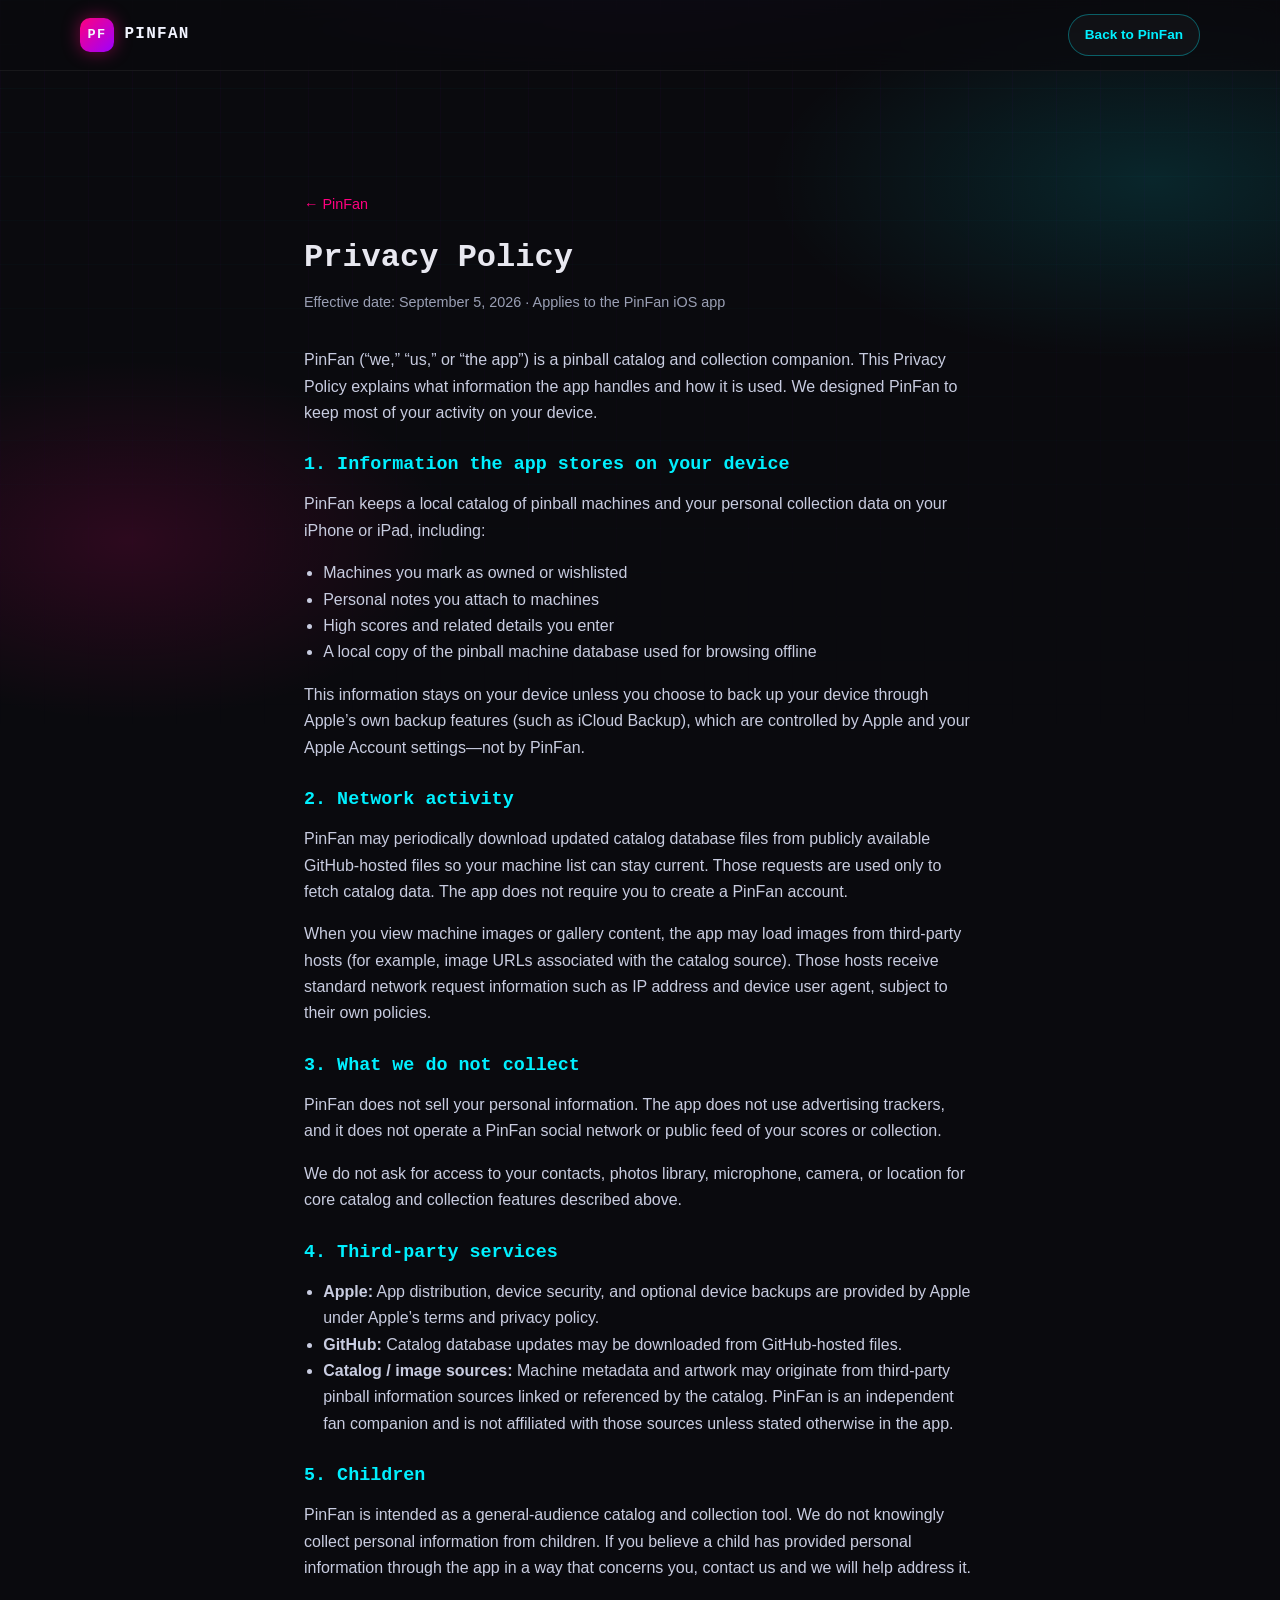
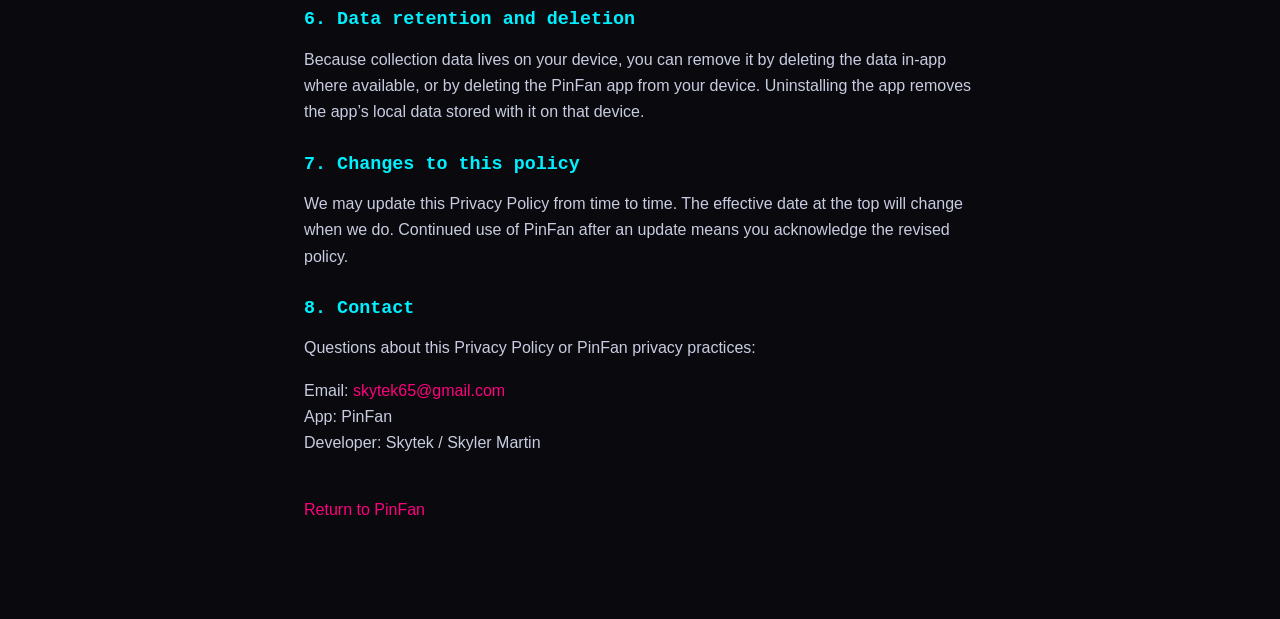
==== docs/privacy.html @ 9e7ecd65 "Add PinFan privacy policy page and link it from the marketing site. Publishes docs/privacy.html for " ====
<!DOCTYPE html>
<html lang="en">
<head>
  <meta charset="utf-8" />
  <meta name="viewport" content="width=device-width, initial-scale=1" />
  <title>Privacy Policy — PinFan</title>
  <meta name="description" content="Privacy Policy for the PinFan iOS app." />
  <meta name="theme-color" content="#0A0A0E" />
  <link rel="stylesheet" href="styles.css" />
  <style>
    .legal { max-width: 720px; margin: 0 auto; padding: 120px 24px 80px; color: #e8e8f0; }
    .legal h1 { font-size: 2rem; margin: 0 0 8px; }
    .legal .meta { color: #9aa0b5; font-size: 0.9rem; margin-bottom: 32px; }
    .legal h2 { font-size: 1.15rem; margin: 28px 0 10px; color: #00F0FF; }
    .legal p, .legal li { line-height: 1.65; color: #c8cce0; }
    .legal ul { padding-left: 1.2rem; }
    .legal a { color: #FF007F; }
    .back { display: inline-block; margin-bottom: 24px; color: #00F0FF; text-decoration: none; font-size: 0.9rem; }
  </style>
</head>
<body>
  <div class="grid-bg" aria-hidden="true"></div>
  <header class="nav">
    <div class="wrap nav-inner">
      <a class="logo" href="index.html" aria-label="PinFan home">
        <span class="logo-mark" aria-hidden="true">PF</span>
        <span class="logo-text">PinFan</span>
      </a>
      <a class="btn btn-ghost btn-nav" href="index.html">Back to PinFan</a>
    </div>
  </header>
  <main class="legal">
    <a class="back" href="index.html">← PinFan</a>
    <h1>Privacy Policy</h1>
    <p class="meta">Effective date: September 5, 2026 · Applies to the PinFan iOS app</p>

    <p>PinFan (“we,” “us,” or “the app”) is a pinball catalog and collection companion. This Privacy Policy explains what information the app handles and how it is used. We designed PinFan to keep most of your activity on your device.</p>

    <h2>1. Information the app stores on your device</h2>
    <p>PinFan keeps a local catalog of pinball machines and your personal collection data on your iPhone or iPad, including:</p>
    <ul>
      <li>Machines you mark as owned or wishlisted</li>
      <li>Personal notes you attach to machines</li>
      <li>High scores and related details you enter</li>
      <li>A local copy of the pinball machine database used for browsing offline</li>
    </ul>
    <p>This information stays on your device unless you choose to back up your device through Apple’s own backup features (such as iCloud Backup), which are controlled by Apple and your Apple Account settings—not by PinFan.</p>

    <h2>2. Network activity</h2>
    <p>PinFan may periodically download updated catalog database files from publicly available GitHub-hosted files so your machine list can stay current. Those requests are used only to fetch catalog data. The app does not require you to create a PinFan account.</p>
    <p>When you view machine images or gallery content, the app may load images from third-party hosts (for example, image URLs associated with the catalog source). Those hosts receive standard network request information such as IP address and device user agent, subject to their own policies.</p>

    <h2>3. What we do not collect</h2>
    <p>PinFan does not sell your personal information. The app does not use advertising trackers, and it does not operate a PinFan social network or public feed of your scores or collection.</p>
    <p>We do not ask for access to your contacts, photos library, microphone, camera, or location for core catalog and collection features described above.</p>

    <h2>4. Third-party services</h2>
    <ul>
      <li><strong>Apple:</strong> App distribution, device security, and optional device backups are provided by Apple under Apple’s terms and privacy policy.</li>
      <li><strong>GitHub:</strong> Catalog database updates may be downloaded from GitHub-hosted files.</li>
      <li><strong>Catalog / image sources:</strong> Machine metadata and artwork may originate from third-party pinball information sources linked or referenced by the catalog. PinFan is an independent fan companion and is not affiliated with those sources unless stated otherwise in the app.</li>
    </ul>

    <h2>5. Children</h2>
    <p>PinFan is intended as a general-audience catalog and collection tool. We do not knowingly collect personal information from children. If you believe a child has provided personal information through the app in a way that concerns you, contact us and we will help address it.</p>

    <h2>6. Data retention and deletion</h2>
    <p>Because collection data lives on your device, you can remove it by deleting the data in-app where available, or by deleting the PinFan app from your device. Uninstalling the app removes the app’s local data stored with it on that device.</p>

    <h2>7. Changes to this policy</h2>
    <p>We may update this Privacy Policy from time to time. The effective date at the top will change when we do. Continued use of PinFan after an update means you acknowledge the revised policy.</p>

    <h2>8. Contact</h2>
    <p>Questions about this Privacy Policy or PinFan privacy practices:</p>
    <p>Email: <a href="mailto:skytek65@gmail.com">skytek65@gmail.com</a><br />
    App: PinFan<br />
    Developer: Skytek / Skyler Martin</p>

    <p style="margin-top:40px"><a href="index.html">Return to PinFan</a></p>
  </main>
</body>
</html>
---- docs/styles.css ----
/* PinFan — neon arcade marketing styles */
:root {
  --bg: #0A0A0E;
  --bg-elevated: #14141E;
  --card: #1A1A26;
  --pink: #FF007F;
  --cyan: #00F0FF;
  --purple: #9D00FF;
  --gold: #FFC700;
  --green: #39FF14;
  --text: #F2F4FF;
  --muted: #9AA0B8;
  --radius: 18px;
  --font-display: "SF Mono", ui-monospace, "Cascadia Code", "Segoe UI Mono", Menlo, Consolas, monospace;
  --font-body: "Inter", -apple-system, BlinkMacSystemFont, "Segoe UI", Roboto, Helvetica, Arial, sans-serif;
  --max: 1120px;
  --phone-w: 260px;
}

*, *::before, *::after { box-sizing: border-box; }

html { scroll-behavior: smooth; }

body {
  margin: 0;
  font-family: var(--font-body);
  color: var(--text);
  background: var(--bg);
  line-height: 1.6;
  -webkit-font-smoothing: antialiased;
  overflow-x: hidden;
}

img { max-width: 100%; display: block; height: auto; }
a { color: var(--cyan); text-decoration: none; }
a:hover { color: var(--pink); }

.grid-bg {
  position: fixed;
  inset: 0;
  z-index: -2;
  background:
    radial-gradient(ellipse 80% 50% at 50% -20%, rgba(157, 0, 255, 0.22), transparent 55%),
    radial-gradient(ellipse 60% 40% at 90% 20%, rgba(0, 240, 255, 0.12), transparent 50%),
    radial-gradient(ellipse 50% 40% at 10% 60%, rgba(255, 0, 127, 0.14), transparent 50%),
    var(--bg);
}

.grid-bg::after {
  content: "";
  position: absolute;
  inset: 0;
  background-image:
    linear-gradient(rgba(0, 240, 255, 0.04) 1px, transparent 1px),
    linear-gradient(90deg, rgba(157, 0, 255, 0.05) 1px, transparent 1px);
  background-size: 44px 44px;
  mask-image: linear-gradient(to bottom, rgba(0,0,0,0.7), transparent 85%);
  pointer-events: none;
}

.wrap {
  width: min(100% - 2rem, var(--max));
  margin-inline: auto;
}

/* Nav */
.nav {
  position: sticky;
  top: 0;
  z-index: 50;
  backdrop-filter: blur(14px);
  -webkit-backdrop-filter: blur(14px);
  background: rgba(10, 10, 14, 0.72);
  border-bottom: 1px solid rgba(255, 255, 255, 0.06);
}

.nav-inner {
  display: flex;
  align-items: center;
  justify-content: space-between;
  padding: 0.9rem 0;
  gap: 1rem;
}

.logo {
  display: inline-flex;
  align-items: center;
  gap: 0.65rem;
  color: var(--text);
  font-family: var(--font-display);
  font-weight: 700;
  letter-spacing: 0.08em;
  text-transform: uppercase;
}

.logo:hover { color: var(--text); }

.logo-mark {
  width: 34px;
  height: 34px;
  border-radius: 10px;
  background: linear-gradient(135deg, var(--pink), var(--purple));
  box-shadow: 0 0 18px rgba(255, 0, 127, 0.45);
  display: grid;
  place-items: center;
  font-size: 0.85rem;
}

.nav-links {
  display: flex;
  align-items: center;
  gap: 1.25rem;
  list-style: none;
  margin: 0;
  padding: 0;
}

.nav-links a {
  color: var(--muted);
  font-size: 0.92rem;
  font-weight: 500;
}

.nav-links a:hover { color: var(--text); }

.btn {
  display: inline-flex;
  align-items: center;
  justify-content: center;
  gap: 0.45rem;
  padding: 0.75rem 1.2rem;
  border-radius: 999px;
  font-weight: 650;
  font-size: 0.92rem;
  border: 1px solid transparent;
  transition: transform 0.15s ease, box-shadow 0.15s ease, background 0.15s ease, border-color 0.15s ease;
  cursor: pointer;
}

.btn:hover { transform: translateY(-1px); }

.btn-primary {
  background: linear-gradient(135deg, var(--pink), #c400ff);
  color: white;
  box-shadow: 0 0 24px rgba(255, 0, 127, 0.35);
}

.btn-primary:hover { color: white; box-shadow: 0 0 32px rgba(255, 0, 127, 0.5); }

.btn-ghost {
  background: rgba(255,255,255,0.03);
  border-color: rgba(0, 240, 255, 0.35);
  color: var(--cyan);
}

.btn-ghost:hover { color: var(--cyan); border-color: var(--cyan); }

.btn-nav { padding: 0.55rem 1rem; font-size: 0.85rem; }

/* Hero */
.hero {
  padding: 4.5rem 0 3.5rem;
  position: relative;
}

.hero-grid {
  display: grid;
  grid-template-columns: 1.05fr 0.95fr;
  gap: 2.5rem;
  align-items: center;
}

.eyebrow {
  display: inline-flex;
  align-items: center;
  gap: 0.5rem;
  font-family: var(--font-display);
  font-size: 0.78rem;
  letter-spacing: 0.14em;
  text-transform: uppercase;
  color: var(--cyan);
  margin-bottom: 1rem;
}

.eyebrow::before {
  content: "";
  width: 8px;
  height: 8px;
  border-radius: 50%;
  background: var(--green);
  box-shadow: 0 0 12px var(--green);
  animation: pulse 1.8s ease-in-out infinite;
}

@keyframes pulse {
  0%, 100% { opacity: 1; }
  50% { opacity: 0.45; }
}

h1, h2, h3 {
  font-family: var(--font-display);
  line-height: 1.15;
  margin: 0 0 0.85rem;
}

.hero h1 {
  font-size: clamp(2.4rem, 5vw, 3.6rem);
  letter-spacing: 0.02em;
  text-transform: uppercase;
}

.hero h1 .glow {
  background: linear-gradient(90deg, var(--pink), var(--cyan), var(--gold));
  -webkit-background-clip: text;
  background-clip: text;
  color: transparent;
  filter: drop-shadow(0 0 18px rgba(255, 0, 127, 0.35));
}

.lead {
  font-size: 1.12rem;
  color: var(--muted);
  max-width: 36rem;
  margin: 0 0 1.75rem;
}

.hero-cta {
  display: flex;
  flex-wrap: wrap;
  gap: 0.85rem;
  margin-bottom: 1.75rem;
}

.proof-row {
  display: flex;
  flex-wrap: wrap;
  gap: 0.75rem 1.5rem;
}

.proof {
  display: flex;
  flex-direction: column;
  gap: 0.15rem;
  min-width: 4.5rem;
}

.proof-n {
  font-family: var(--font-display);
  font-size: 1.35rem;
  color: var(--text);
  letter-spacing: 0.04em;
}

.proof-l {
  font-size: 0.75rem;
  text-transform: uppercase;
  letter-spacing: 0.1em;
  color: var(--muted);
}

/* Phone frames with real screenshots */
.phone {
  margin: 0;
  position: relative;
}

.phone-bezel {
  width: var(--phone-w);
  border-radius: 32px;
  padding: 10px;
  background: linear-gradient(160deg, rgba(255,0,127,0.55), rgba(0,240,255,0.35), rgba(157,0,255,0.5));
  box-shadow:
    0 0 0 1px rgba(255,255,255,0.08),
    0 28px 70px rgba(0,0,0,0.55),
    0 0 50px rgba(255, 0, 127, 0.16);
}

.phone-bezel img {
  width: 100%;
  border-radius: 24px;
  display: block;
  background: #0d0d14;
}

.phone figcaption {
  text-align: center;
  margin-top: 0.85rem;
  font-family: var(--font-display);
  font-size: 0.72rem;
  letter-spacing: 0.14em;
  text-transform: uppercase;
  color: var(--muted);
}

.hero-phones {
  position: relative;
  height: 520px;
  display: flex;
  align-items: center;
  justify-content: center;
}

.hero-phones .phone-back {
  position: absolute;
  transform: translate(-18%, 4%) rotate(-7deg) scale(0.88);
  z-index: 1;
  opacity: 0.9;
}

.hero-phones .phone-front {
  position: relative;
  z-index: 2;
  transform: translate(12%, 0) rotate(3deg);
}

.hero-phones .phone-back .phone-bezel {
  background: linear-gradient(160deg, rgba(0,240,255,0.45), rgba(157,0,255,0.4), rgba(255,0,127,0.35));
  box-shadow:
    0 0 0 1px rgba(255,255,255,0.06),
    0 20px 50px rgba(0,0,0,0.45);
}

.phone-solo {
  display: flex;
  flex-direction: column;
  align-items: center;
}

.phone-solo .phone-bezel {
  width: min(var(--phone-w), 100%);
}

/* Sections */
section { padding: 4rem 0; }

.section-head {
  text-align: center;
  max-width: 40rem;
  margin: 0 auto 2.75rem;
}

.section-head .tag {
  display: inline-block;
  font-family: var(--font-display);
  font-size: 0.72rem;
  letter-spacing: 0.14em;
  text-transform: uppercase;
  color: var(--purple);
  margin-bottom: 0.75rem;
}

.section-head h2 {
  font-size: clamp(1.7rem, 3.5vw, 2.35rem);
  text-transform: uppercase;
  letter-spacing: 0.04em;
}

.section-head p { color: var(--muted); margin: 0; }

/* Benefit grid */
.benefit-grid {
  display: grid;
  grid-template-columns: repeat(4, 1fr);
  gap: 1rem;
}

.benefit {
  background: linear-gradient(180deg, rgba(26,26,38,0.95), rgba(20,20,30,0.92));
  border: 1px solid rgba(255,255,255,0.06);
  border-radius: var(--radius);
  padding: 1.35rem 1.2rem 1.4rem;
  position: relative;
  overflow: hidden;
  box-shadow: 0 12px 40px rgba(0,0,0,0.28);
  transition: border-color 0.2s ease, transform 0.2s ease;
}

.benefit:hover {
  transform: translateY(-3px);
  border-color: rgba(0, 240, 255, 0.3);
}

.benefit-icon {
  width: 42px;
  height: 42px;
  border-radius: 12px;
  display: grid;
  place-items: center;
  font-size: 1.15rem;
  margin-bottom: 1rem;
  background: rgba(255,255,255,0.04);
  border: 1px solid rgba(255,255,255,0.08);
}

.benefit h3 {
  font-size: 1rem;
  text-transform: uppercase;
  letter-spacing: 0.06em;
  margin-bottom: 0.45rem;
}

.benefit p {
  margin: 0;
  color: var(--muted);
  font-size: 0.92rem;
}

.benefit.pink .benefit-icon { color: var(--pink); box-shadow: 0 0 20px rgba(255,0,127,0.2); }
.benefit.cyan .benefit-icon { color: var(--cyan); box-shadow: 0 0 20px rgba(0,240,255,0.2); }
.benefit.gold .benefit-icon { color: var(--gold); box-shadow: 0 0 20px rgba(255,199,0,0.2); }
.benefit.green .benefit-icon { color: var(--green); box-shadow: 0 0 20px rgba(57,255,20,0.2); }

/* Feature showcase rows */
.showcase { padding-top: 2rem; }

.feature-row {
  display: grid;
  grid-template-columns: 1fr auto;
  gap: 3rem;
  align-items: center;
  margin-bottom: 4.5rem;
}

.feature-row:last-child { margin-bottom: 0; }

.feature-row.reverse {
  grid-template-columns: auto 1fr;
}

.feature-row.reverse .feature-copy { order: 2; }
.feature-row.reverse .phone { order: 1; }

.feature-label {
  display: inline-block;
  font-family: var(--font-display);
  font-size: 0.72rem;
  letter-spacing: 0.14em;
  text-transform: uppercase;
  margin-bottom: 0.75rem;
  padding: 0.3rem 0.65rem;
  border-radius: 999px;
  border: 1px solid currentColor;
}

.feature-label.home { color: var(--pink); }
.feature-label.explore { color: var(--cyan); }
.feature-label.arcade { color: var(--gold); }
.feature-label.details { color: var(--green); }

.feature-copy h3 {
  font-size: clamp(1.4rem, 2.5vw, 1.85rem);
  text-transform: uppercase;
  letter-spacing: 0.04em;
  margin-bottom: 0.75rem;
}

.feature-copy > p {
  color: var(--muted);
  margin: 0 0 1.1rem;
  max-width: 32rem;
  font-size: 1.02rem;
}

.feature-list {
  margin: 0;
  padding: 0;
  list-style: none;
  display: grid;
  gap: 0.45rem;
}

.feature-list li {
  font-size: 0.95rem;
  color: var(--text);
  display: flex;
  gap: 0.55rem;
  align-items: flex-start;
}

.feature-list li::before {
  content: "▸";
  color: var(--cyan);
  font-family: var(--font-display);
  flex-shrink: 0;
}

/* Callout / catalog */
.callout {
  border-radius: 24px;
  padding: 2.25rem;
  background:
    radial-gradient(circle at 10% 50%, rgba(255,0,127,0.18), transparent 40%),
    radial-gradient(circle at 90% 40%, rgba(0,240,255,0.14), transparent 40%),
    var(--card);
  border: 1px solid rgba(255,255,255,0.08);
  display: grid;
  grid-template-columns: 1.25fr 0.75fr;
  gap: 1.5rem;
  align-items: center;
}

.callout h2 {
  font-size: clamp(1.55rem, 3vw, 2.05rem);
  text-transform: uppercase;
}

.callout-stat {
  text-align: center;
}

.callout .big {
  font-family: var(--font-display);
  font-size: clamp(2.8rem, 6vw, 4rem);
  color: var(--green);
  text-shadow: 0 0 24px rgba(57, 255, 20, 0.35);
  line-height: 1;
  margin-bottom: 0.35rem;
}

.callout-stat strong {
  font-family: var(--font-display);
  letter-spacing: 0.08em;
  text-transform: uppercase;
  color: var(--text);
  display: block;
}

.callout p { color: var(--muted); margin: 0.4rem 0 0; }

.badge-row {
  display: flex;
  flex-wrap: wrap;
  gap: 0.55rem;
  margin-top: 1.15rem;
}

.badge {
  font-family: var(--font-display);
  font-size: 0.72rem;
  letter-spacing: 0.08em;
  text-transform: uppercase;
  padding: 0.4rem 0.7rem;
  border-radius: 999px;
  border: 1px solid rgba(255,255,255,0.1);
  background: rgba(0,0,0,0.25);
  color: var(--muted);
}

.badge.hot { color: var(--pink); border-color: rgba(255,0,127,0.4); }
.badge.cool { color: var(--cyan); border-color: rgba(0,240,255,0.4); }

/* Coming soon */
.soon {
  text-align: center;
  padding: 3.5rem 1.5rem;
  border-radius: 24px;
  background: rgba(20, 20, 30, 0.75);
  border: 1px dashed rgba(255, 199, 0, 0.35);
}

.soon h2 {
  text-transform: uppercase;
  letter-spacing: 0.08em;
  margin-bottom: 0.6rem;
}

.soon p { color: var(--muted); max-width: 34rem; margin: 0 auto 1.4rem; }

.store-pill {
  display: inline-flex;
  align-items: center;
  gap: 0.65rem;
  padding: 0.85rem 1.25rem;
  border-radius: 14px;
  background: #111118;
  border: 1px solid rgba(255,255,255,0.1);
  color: var(--text);
  font-weight: 650;
  text-align: left;
}

.store-icon {
  font-size: 1.5rem;
  line-height: 1;
}

.store-pill small {
  display: block;
  font-weight: 500;
  color: var(--gold);
  font-size: 0.72rem;
  letter-spacing: 0.08em;
  text-transform: uppercase;
}

/* Support placeholders */
.support-lite {
  padding-top: 1rem;
  padding-bottom: 2rem;
}

.support-grid {
  display: grid;
  grid-template-columns: 1fr 1fr;
  gap: 1.25rem;
}

.support-grid > div {
  background: rgba(26, 26, 38, 0.55);
  border: 1px solid rgba(255,255,255,0.06);
  border-radius: var(--radius);
  padding: 1.35rem 1.3rem;
}

.support-grid h3 {
  font-size: 0.95rem;
  text-transform: uppercase;
  letter-spacing: 0.08em;
  margin-bottom: 0.45rem;
  color: var(--text);
}

.support-grid p {
  margin: 0;
  color: var(--muted);
  font-size: 0.92rem;
}

/* Footer */
footer {
  border-top: 1px solid rgba(255,255,255,0.06);
  padding: 2.25rem 0 2.75rem;
  margin-top: 0.5rem;
}

.footer-inner {
  display: flex;
  flex-wrap: wrap;
  gap: 1rem;
  justify-content: space-between;
  align-items: center;
  color: var(--muted);
  font-size: 0.9rem;
}

.footer-brand {
  font-family: var(--font-display);
  letter-spacing: 0.1em;
  text-transform: uppercase;
  color: var(--text);
}

.footer-tag {
  font-size: 0.82rem;
  color: var(--muted);
  margin-top: 0.2rem;
}

.footer-links {
  display: flex;
  flex-wrap: wrap;
  gap: 0.55rem;
  align-items: center;
}

.footer-links a { color: var(--cyan); }

/* Responsive */
@media (max-width: 960px) {
  .hero-grid,
  .callout,
  .support-grid { grid-template-columns: 1fr; }

  .benefit-grid {
    grid-template-columns: 1fr 1fr;
  }

  .feature-row,
  .feature-row.reverse {
    grid-template-columns: 1fr;
    gap: 1.75rem;
    text-align: center;
  }

  .feature-row.reverse .feature-copy,
  .feature-row.reverse .phone { order: unset; }

  .feature-copy > p { margin-inline: auto; }
  .feature-list { display: inline-grid; text-align: left; }

  .hero-phones {
    height: auto;
    min-height: 420px;
    margin-top: 1rem;
  }

  .nav-links { display: none; }
}

@media (max-width: 600px) {
  .benefit-grid { grid-template-columns: 1fr; }
  .hero { padding-top: 3rem; }
  .hero-cta .btn { width: 100%; }

  :root { --phone-w: 220px; }

  .hero-phones {
    min-height: 380px;
  }

  .hero-phones .phone-back {
    transform: translate(-22%, 6%) rotate(-6deg) scale(0.82);
  }

  .hero-phones .phone-front {
    transform: translate(10%, 0) rotate(2deg);
  }

  .callout { padding: 1.5rem; }
}

@media (prefers-reduced-motion: reduce) {
  html { scroll-behavior: auto; }
  .eyebrow::before { animation: none; }
  .btn:hover, .benefit:hover { transform: none; }
}
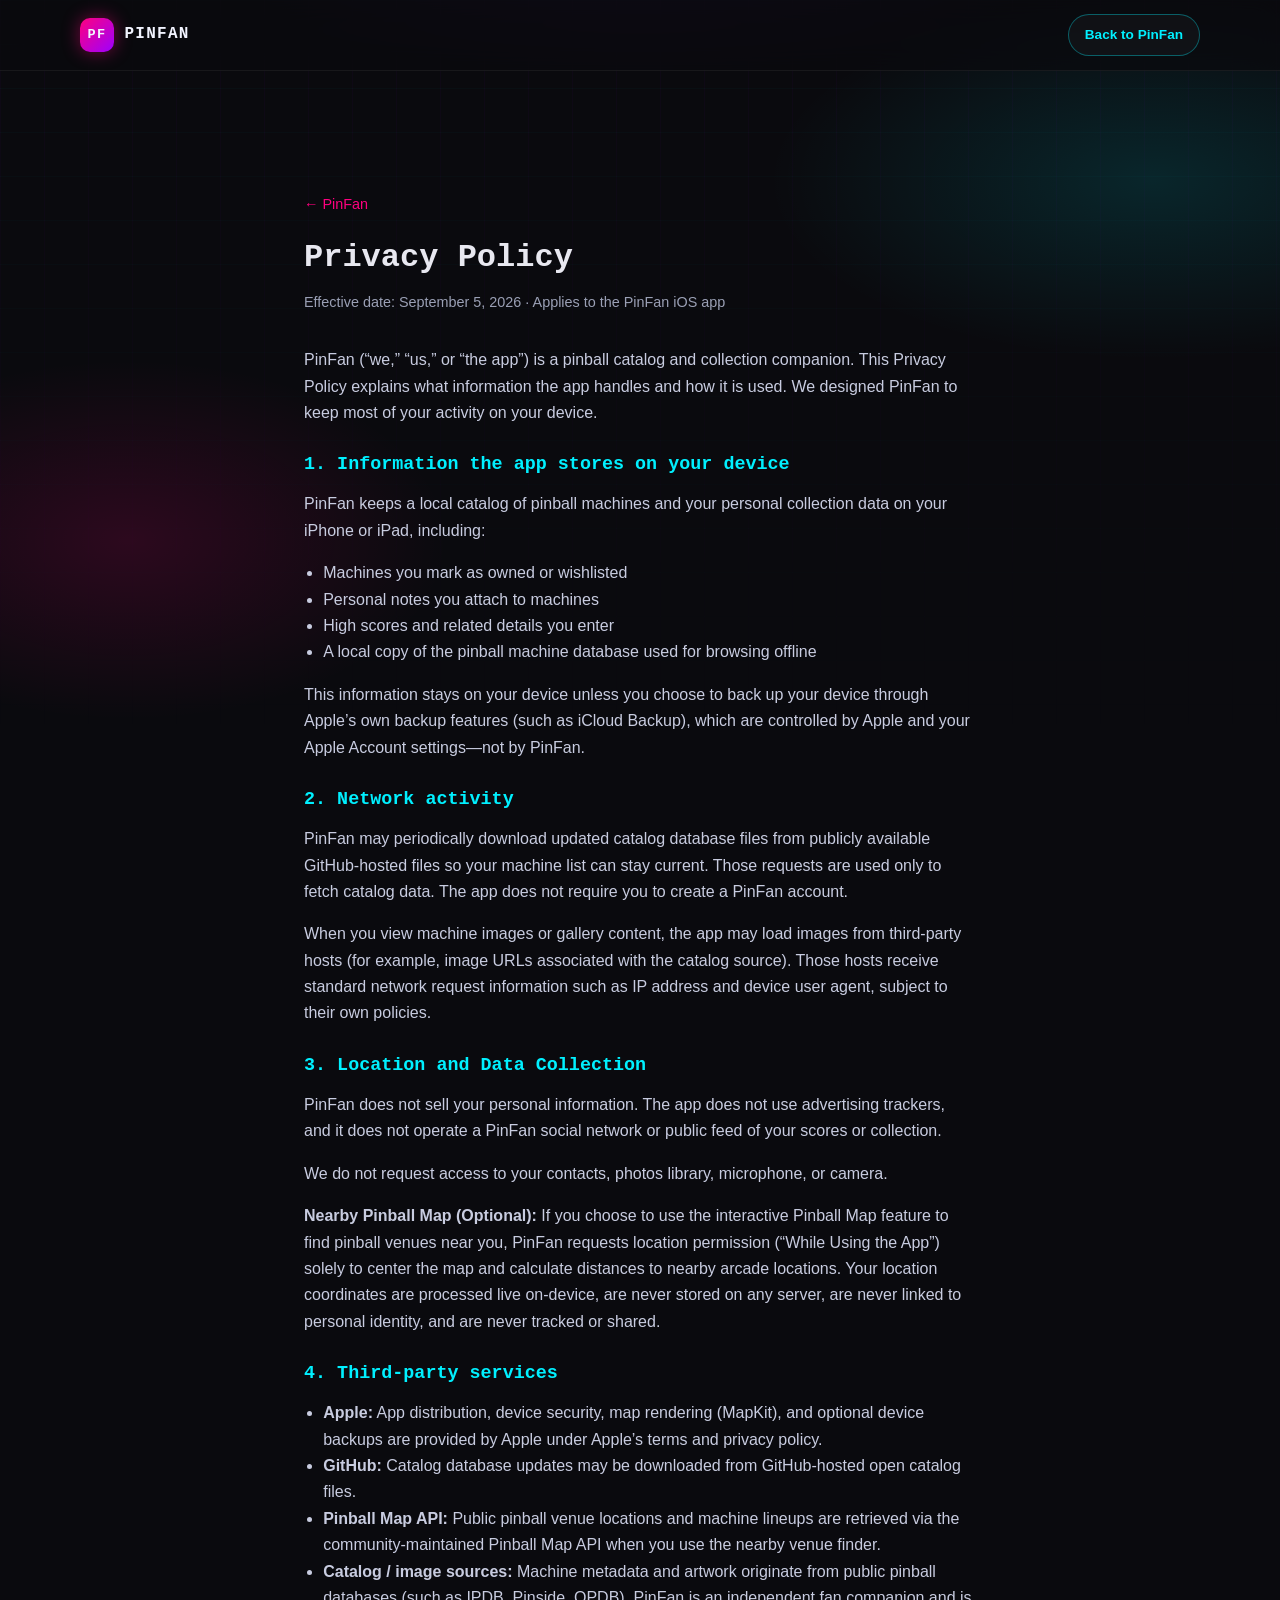
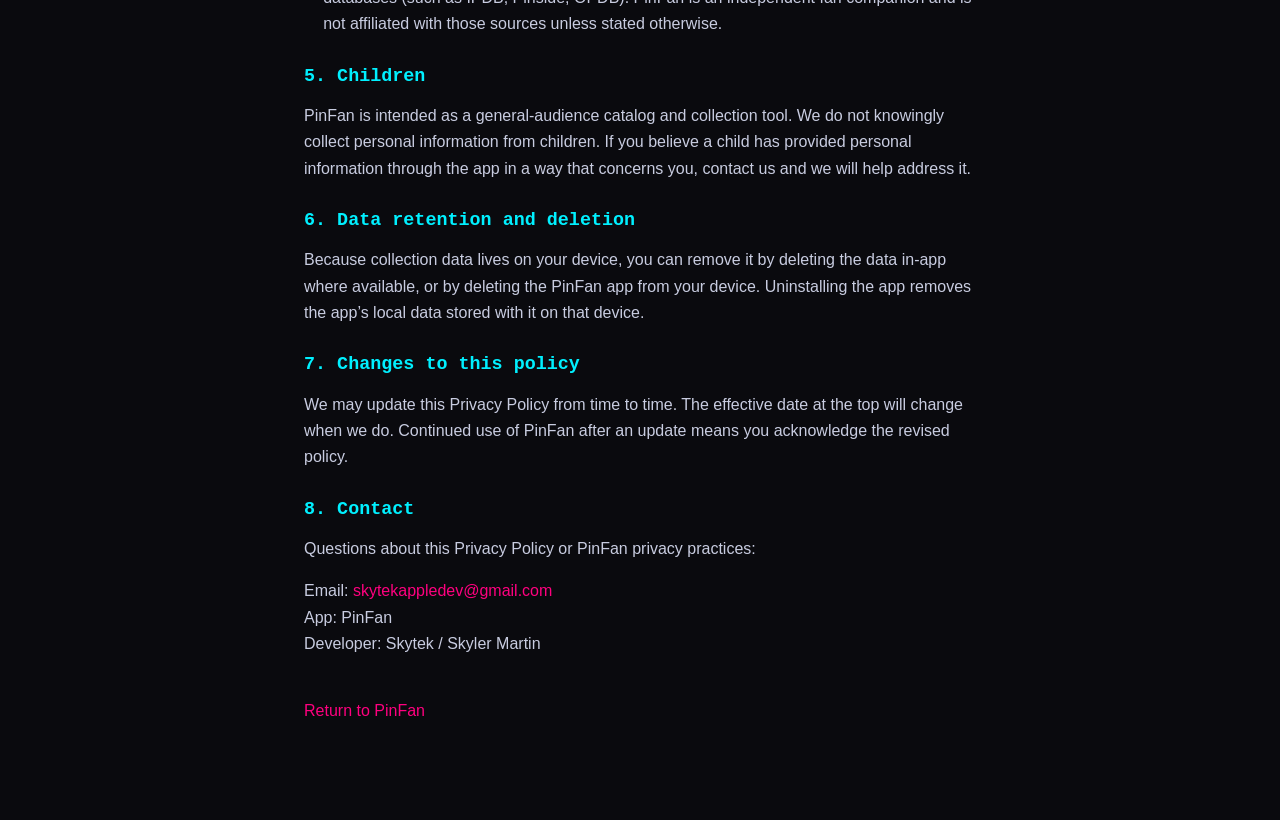
==== commit 27d11ff8: "Add files via upload" ====
--- a/docs/privacy.html
+++ b/docs/privacy.html
@@ -50,15 +50,17 @@
     <p>PinFan may periodically download updated catalog database files from publicly available GitHub-hosted files so your machine list can stay current. Those requests are used only to fetch catalog data. The app does not require you to create a PinFan account.</p>
     <p>When you view machine images or gallery content, the app may load images from third-party hosts (for example, image URLs associated with the catalog source). Those hosts receive standard network request information such as IP address and device user agent, subject to their own policies.</p>
 
-    <h2>3. What we do not collect</h2>
+    <h2>3. Location and Data Collection</h2>
     <p>PinFan does not sell your personal information. The app does not use advertising trackers, and it does not operate a PinFan social network or public feed of your scores or collection.</p>
-    <p>We do not ask for access to your contacts, photos library, microphone, camera, or location for core catalog and collection features described above.</p>
+    <p>We do not request access to your contacts, photos library, microphone, or camera.</p>
+    <p><strong>Nearby Pinball Map (Optional):</strong> If you choose to use the interactive Pinball Map feature to find pinball venues near you, PinFan requests location permission (“While Using the App”) solely to center the map and calculate distances to nearby arcade locations. Your location coordinates are processed live on-device, are never stored on any server, are never linked to personal identity, and are never tracked or shared.</p>
 
     <h2>4. Third-party services</h2>
     <ul>
-      <li><strong>Apple:</strong> App distribution, device security, and optional device backups are provided by Apple under Apple’s terms and privacy policy.</li>
-      <li><strong>GitHub:</strong> Catalog database updates may be downloaded from GitHub-hosted files.</li>
-      <li><strong>Catalog / image sources:</strong> Machine metadata and artwork may originate from third-party pinball information sources linked or referenced by the catalog. PinFan is an independent fan companion and is not affiliated with those sources unless stated otherwise in the app.</li>
+      <li><strong>Apple:</strong> App distribution, device security, map rendering (MapKit), and optional device backups are provided by Apple under Apple’s terms and privacy policy.</li>
+      <li><strong>GitHub:</strong> Catalog database updates may be downloaded from GitHub-hosted open catalog files.</li>
+      <li><strong>Pinball Map API:</strong> Public pinball venue locations and machine lineups are retrieved via the community-maintained Pinball Map API when you use the nearby venue finder.</li>
+      <li><strong>Catalog / image sources:</strong> Machine metadata and artwork originate from public pinball databases (such as IPDB, Pinside, OPDB). PinFan is an independent fan companion and is not affiliated with those sources unless stated otherwise.</li>
     </ul>
 
     <h2>5. Children</h2>
@@ -72,7 +74,7 @@
 
     <h2>8. Contact</h2>
     <p>Questions about this Privacy Policy or PinFan privacy practices:</p>
-    <p>Email: <a href="mailto:skytek65@gmail.com">skytek65@gmail.com</a><br />
+    <p>Email: <a href="mailto:skytekappledev@gmail.com">skytekappledev@gmail.com</a><br />
     App: PinFan<br />
     Developer: Skytek / Skyler Martin</p>
 
